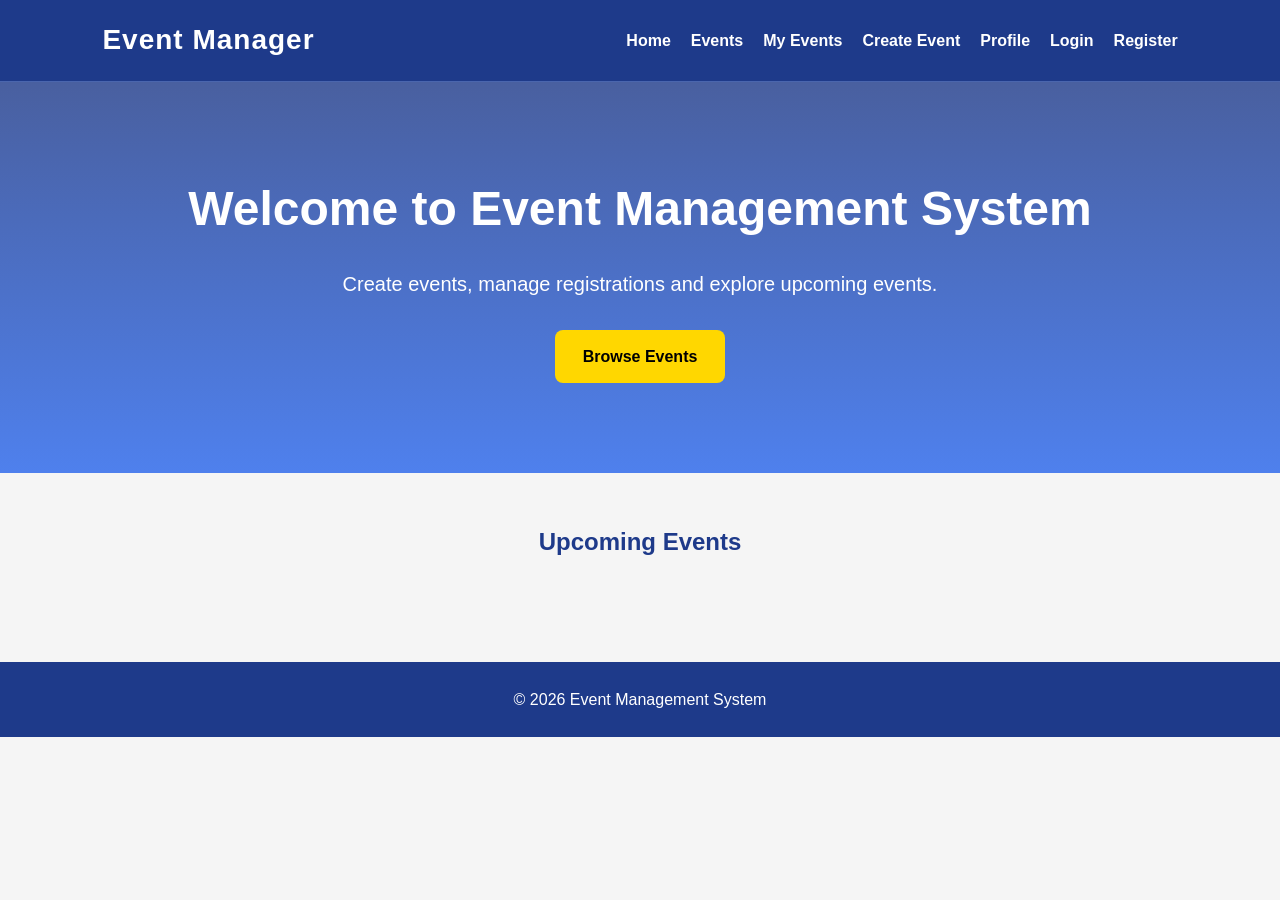
==== frontend/index.html @ 06f990e6 "Added frontend" ====
<!DOCTYPE html>
<html lang="en">
<head>
    <meta charset="UTF-8">
    <meta name="viewport" content="width=device-width, initial-scale=1.0">
    <title>Event Management System</title>

    <link rel="stylesheet" href="style.css">

    <link rel="stylesheet"href="https://cdnjs.cloudflare.com/ajax/libs/font-awesome/6.6.0/css/all.min.css">
</head>

<body>

    <header>

        <div class="logo">
            <h2>Event Manager</h2>
        </div>

        <nav>

            <ul>

                <li><a href="index.html">Home</a></li>

                <li><a href="events.html">Events</a></li>

                <li><a href="my_events.html">My Events</a></li>

                <li><a href="create-event.html">Create Event</a></li>

                <li><a href="profile.html">Profile</a></li>

                <li><a href="login.html">Login</a></li>

                <li><a href="register.html">Register</a></li>

            </ul>

        </nav>

    </header>

    <section class="hero">

        <h1>Welcome to Event Management System</h1>

        <p>Create events, manage registrations and explore upcoming events.</p>

        <a href="events.html" class="btn">Browse Events</a>

    </section>

    <section class="events-section">

        <h2>Upcoming Events</h2>

        <div id="eventsContainer">

        </div>

    </section>

    <footer>

        <p>© 2026 Event Management System</p>

    </footer>

    <script src="js/app.js"></script>

</body>

</html>
---- frontend/style.css ----
*{
    margin:0;
    padding:0;
    box-sizing:border-box;
    font-family:Arial, Helvetica, sans-serif;
}

body{
    background:#f5f5f5;
    color:#333;
    line-height:1.6;
}

header{
    display:flex;
    justify-content:space-between;
    align-items:center;

    background:#1e3a8a;
    color:white;

    padding:18px 8%;
}

.logo h2{
    font-size:28px;
    letter-spacing:1px;
}

nav ul{
    display:flex;
    list-style:none;
    gap:20px;
}

nav ul li a{
    text-decoration:none;
    color:white;
    font-weight:bold;
    transition:.3s;
}

nav ul li a:hover{
    color:#ffd700;
}

.hero{

    text-align:center;

    padding:90px 20px;

    background:linear-gradient(
        rgba(30,58,138,.8),
        rgba(37,99,235,.8)
    ),
    url("../images/banner.jpg");

    background-size:cover;
    background-position:center;

    color:white;
}

.hero h1{
    font-size:48px;
    margin-bottom:20px;
}

.hero p{
    font-size:20px;
    margin-bottom:30px;
}

.btn{

    display:inline-block;

    background:#ffd700;
    color:#000;

    padding:14px 28px;

    border-radius:8px;

    text-decoration:none;

    font-weight:bold;

    transition:.3s;
}

.btn:hover{
    background:#ffc107;
    transform:translateY(-3px);
}

.events-section{

    width:90%;

    margin:50px auto;
}

.events-section h2{

    text-align:center;

    margin-bottom:40px;

    color:#1e3a8a;
}

#eventsContainer{

    display:grid;

    grid-template-columns:repeat(auto-fit,minmax(300px,1fr));

    gap:30px;
}

.event-card{

    background:white;

    border-radius:10px;

    overflow:hidden;

    box-shadow:0 5px 15px rgba(0,0,0,.15);

    transition:.3s;
}

.event-card:hover{

    transform:translateY(-6px);

    box-shadow:0 10px 20px rgba(0,0,0,.25);
}

.event-card img{

    width:100%;

    height:220px;

    object-fit:cover;
}

.event-content{

    padding:20px;
}

.event-content h3{

    margin-bottom:10px;

    color:#1e3a8a;
}

.event-content p{

    margin-bottom:10px;

    color:#555;
}

.event-content button{

    background:#1e3a8a;

    color:white;

    border:none;

    padding:12px 20px;

    border-radius:5px;

    cursor:pointer;

    transition:.3s;
}

.event-content button:hover{

    background:#163172;
}

footer{

    margin-top:60px;

    background:#1e3a8a;

    color:white;

    text-align:center;

    padding:25px;
}

@media(max-width:900px){

    header{

        flex-direction:column;

        gap:20px;
    }

    nav ul{

        flex-direction:column;

        text-align:center;
    }

    .hero h1{

        font-size:34px;
    }

    .hero p{

        font-size:18px;
    }

}

@media(max-width:600px){

    .hero{

        padding:60px 20px;
    }

    .hero h1{

        font-size:28px;
    }

}

.login-container{

    min-height:80vh;

    display:flex;

    justify-content:center;

    align-items:center;

    padding:40px;

}

.login-box{

    width:100%;
    max-width:420px;

    background:#ffffff;

    padding:35px;

    border-radius:12px;

    box-shadow:0 10px 25px rgba(0,0,0,.15);

}

.login-box h2{

    text-align:center;

    color:#1e3a8a;

    margin-bottom:30px;

}

.form-group{

    margin-bottom:20px;

}

.form-group label{

    display:block;

    margin-bottom:8px;

    font-weight:bold;

    color:#333;

}

.form-group input{

    width:100%;

    padding:12px;

    border:1px solid #ccc;

    border-radius:8px;

    font-size:16px;

    outline:none;

    transition:.3s;

}

.form-group input:focus{

    border-color:#2563eb;

    box-shadow:0 0 5px rgba(37,99,235,.3);

}

.login-box button{

    width:100%;

    padding:14px;

    border:none;

    border-radius:8px;

    background:#2563eb;

    color:#fff;

    font-size:16px;

    font-weight:bold;

    cursor:pointer;

    transition:.3s;

}

.login-box button:hover{

    background:#1e40af;

}

.register-link{

    margin-top:20px;

    text-align:center;

}

.register-link a{

    color:#2563eb;

    text-decoration:none;

    font-weight:bold;

}

.register-link a:hover{

    text-decoration:underline;

}

#loginMessage{

    margin-top:20px;

    text-align:center;

    font-weight:bold;

    color:#dc2626;

}

.form-group textarea{

    width:100%;

    padding:12px;

    border:1px solid #ccc;

    border-radius:8px;

    resize:vertical;

    font-size:16px;

    outline:none;

    transition:.3s;

}

.form-group textarea:focus{

    border-color:#2563eb;

    box-shadow:0 0 5px rgba(37,99,235,.3);

}

#eventMessage{

    margin-top:20px;

    text-align:center;

    font-weight:bold;

}

.profile-info{

    margin:25px 0;

}

.profile-info p{

    margin-bottom:18px;

    font-size:18px;

}

.profile-info strong{

    color:#1e3a8a;

}

#logoutBtn{

    width:100%;

    padding:14px;

    background:#dc2626;

    color:white;

    border:none;

    border-radius:8px;

    cursor:pointer;

    font-size:16px;

    font-weight:bold;

    transition:.3s;

}

#logoutBtn:hover{
    background:#b91c1c;
}
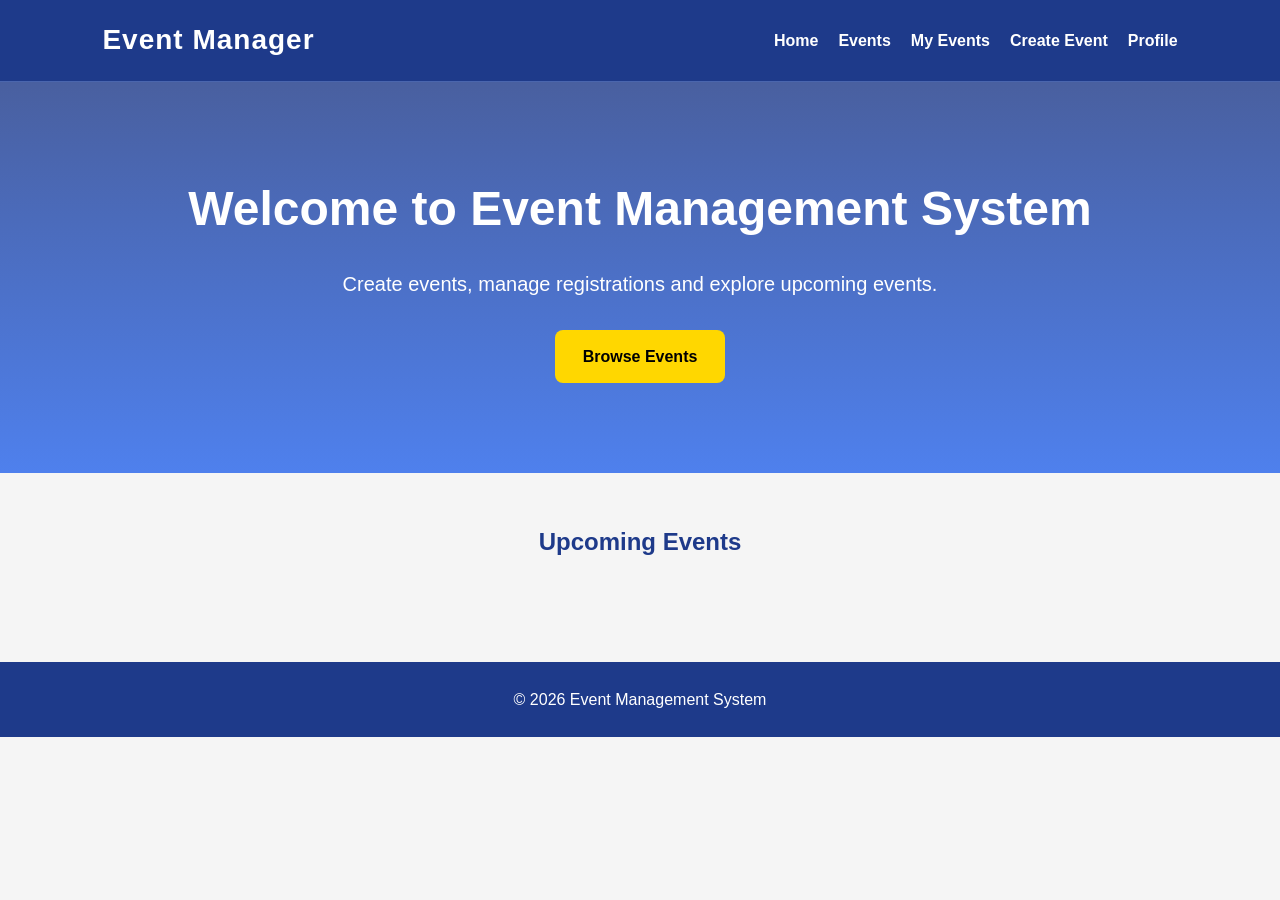
==== commit aa0bf5a4: "Fixed menu bar UI problem. The menu not displaying right for each page" ====
--- a/frontend/index.html
+++ b/frontend/index.html
@@ -31,10 +31,6 @@
                 <li><a href="create-event.html">Create Event</a></li>
 
                 <li><a href="profile.html">Profile</a></li>
-
-                <li><a href="login.html">Login</a></li>
-
-                <li><a href="register.html">Register</a></li>
 
             </ul>
 
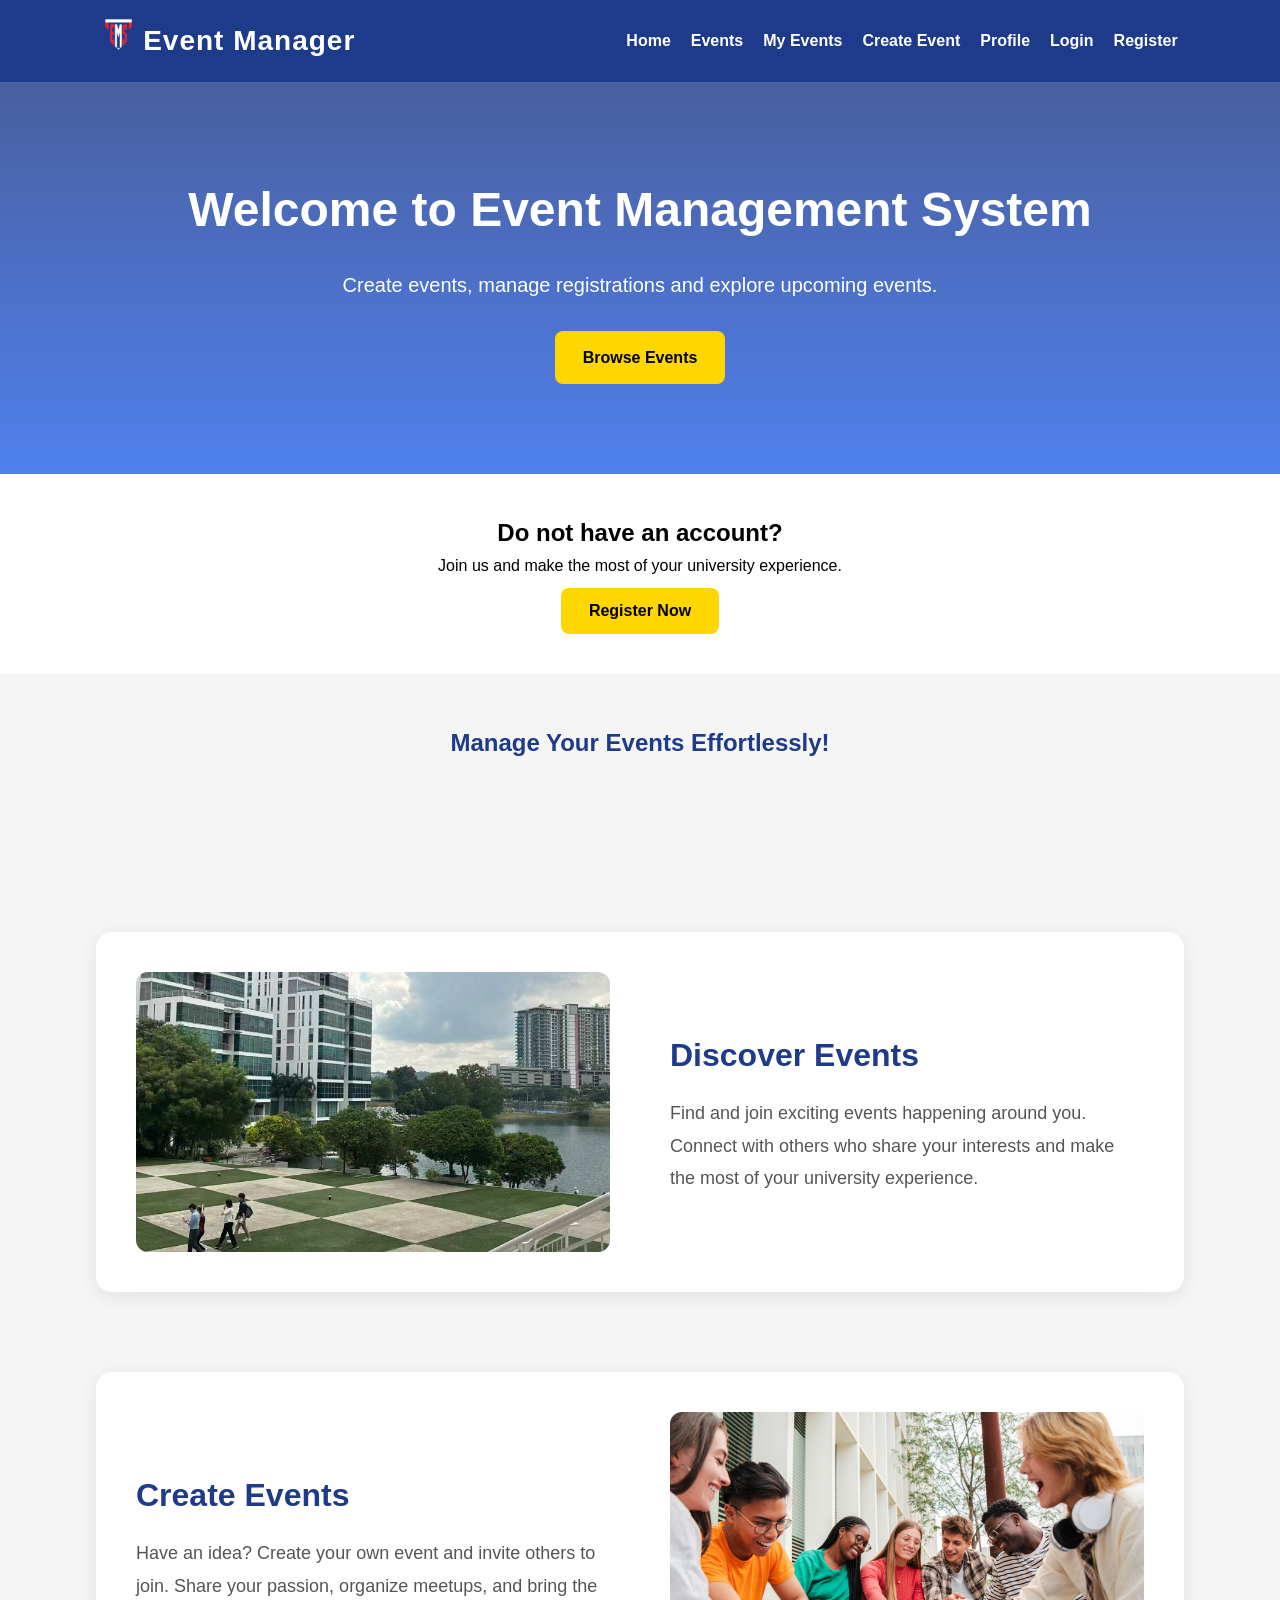
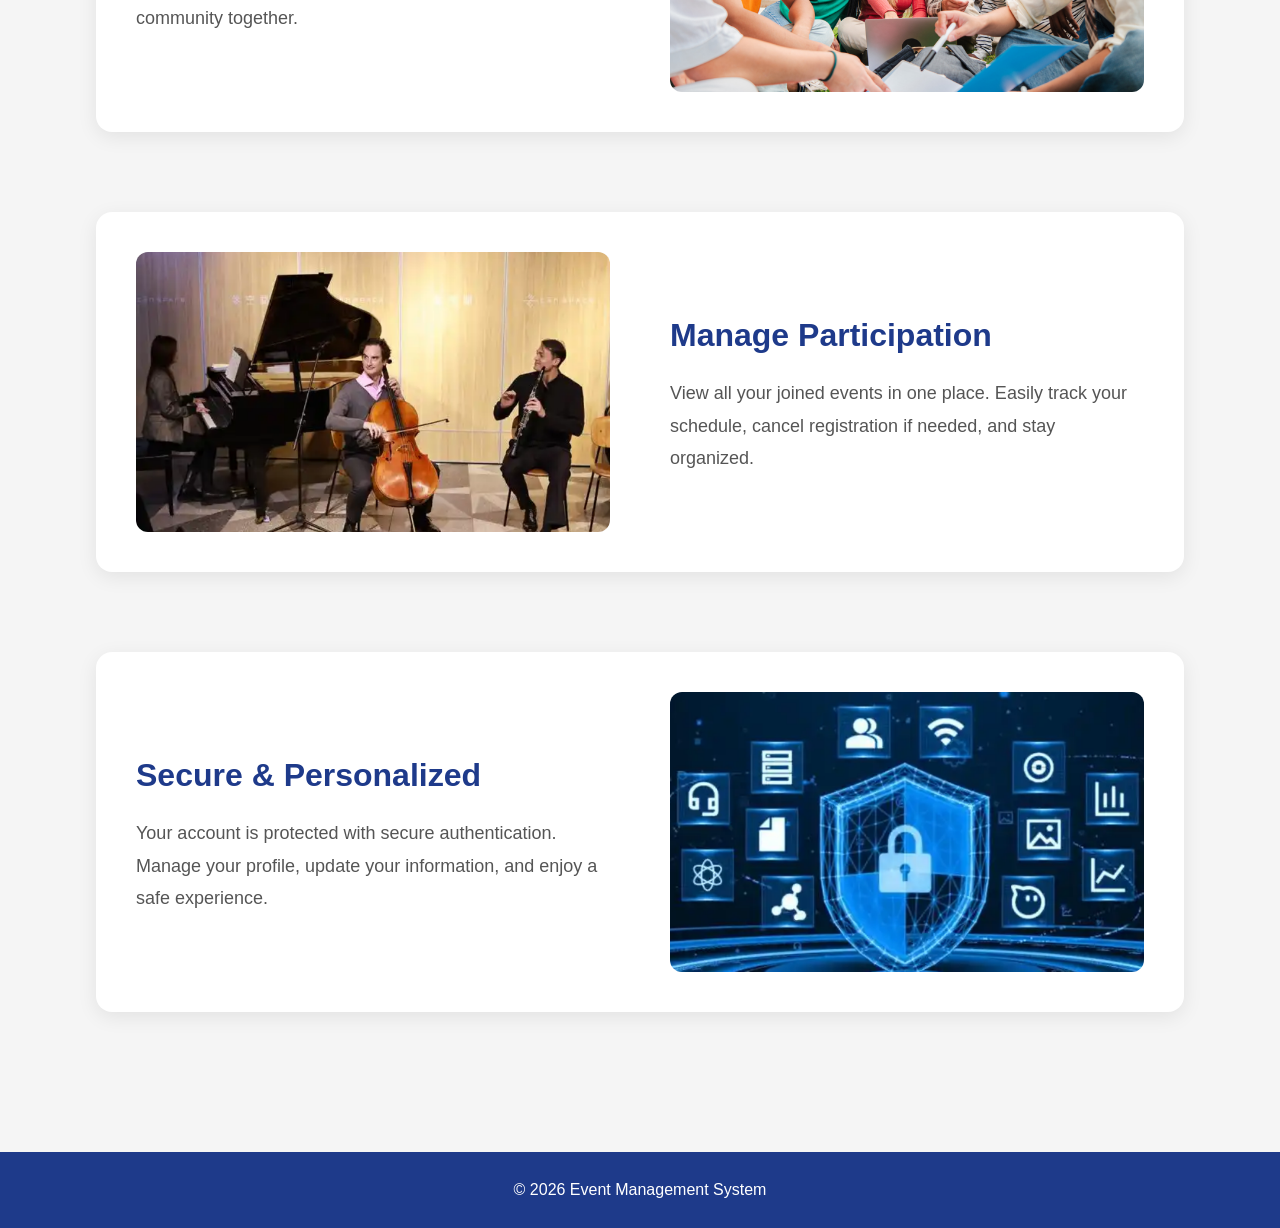
==== commit 8b47141d: "Add files via upload final for cookies, logo, picture and so on" ====
--- a/frontend/index.html
+++ b/frontend/index.html
@@ -4,68 +4,105 @@
     <meta charset="UTF-8">
     <meta name="viewport" content="width=device-width, initial-scale=1.0">
     <title>Event Management System</title>
-
     <link rel="stylesheet" href="style.css">
-
-    <link rel="stylesheet"href="https://cdnjs.cloudflare.com/ajax/libs/font-awesome/6.6.0/css/all.min.css">
+    <link rel="stylesheet" href="https://cdnjs.cloudflare.com/ajax/libs/font-awesome/6.6.0/css/all.min.css">
 </head>
-
 <body>
 
     <header>
-
         <div class="logo">
-            <h2>Event Manager</h2>
+            <h2>
+            <img src="images/logo.png" alt="Event Manager Logo" class="logo-icon">
+            Event Manager
+            </h2>
         </div>
-
         <nav>
-
             <ul>
-
                 <li><a href="index.html">Home</a></li>
-
                 <li><a href="events.html">Events</a></li>
-
                 <li><a href="my_events.html">My Events</a></li>
-
                 <li><a href="create-event.html">Create Event</a></li>
-
                 <li><a href="profile.html">Profile</a></li>
-
+                <li><a href="login.html">Login</a></li>
+                <li><a href="register.html">Register</a></li>
             </ul>
-
         </nav>
-
     </header>
 
+    <!-- Hero Section -->
     <section class="hero">
-
         <h1>Welcome to Event Management System</h1>
-
         <p>Create events, manage registrations and explore upcoming events.</p>
-
         <a href="events.html" class="btn">Browse Events</a>
-
     </section>
 
+    <!-- Call to Action -->
+    <section class="cta-section">
+        <h2>Do not have an account?</h2>
+        <p>Join us and make the most of your university experience.</p>
+        <a href="register.html" class="btn">Register Now</a>
+    </section>
+
+    <!-- Events Section -->
     <section class="events-section">
+        <h2>Manage Your Events Effortlessly!</h2>
+        <div id="eventsContainer"></div>
+    </section>
 
-        <h2>Upcoming Events</h2>
+    <!-- Features Section -->
+    <section class="features-section">
+        <div class="container">
 
-        <div id="eventsContainer">
+            <!-- Feature 1: Discover Events -->
+            <div class="feature-item">
+                <div class="feature-image">
+                    <img src="images/1.png" alt="Discover Events">
+                </div>
+                <div class="feature-text">
+                    <h2>Discover Events</h2>
+                    <p>Find and join exciting events happening around you. Connect with others who share your interests and make the most of your university experience.</p>
+                </div>
+            </div>
+
+            <!-- Feature 2: Create Events -->
+            <div class="feature-item reverse">
+                <div class="feature-image">
+                    <img src="images/2.png" alt="Create Events">
+                </div>
+                <div class="feature-text">
+                    <h2>Create Events</h2>
+                    <p>Have an idea? Create your own event and invite others to join. Share your passion, organize meetups, and bring the community together.</p>
+                </div>
+            </div>
+
+            <!-- Feature 3: Manage Participation -->
+            <div class="feature-item">
+                <div class="feature-image">
+                    <img src="images/3.png" alt="Manage Participation">
+                </div>
+                <div class="feature-text">
+                    <h2>Manage Participation</h2>
+                    <p>View all your joined events in one place. Easily track your schedule, cancel registration if needed, and stay organized.</p>
+                </div>
+            </div>
+
+            <!-- Feature 4: Secure & Personalized -->
+            <div class="feature-item reverse">
+                <div class="feature-image">
+                    <img src="images/4.png" alt="Secure & Personalized">
+                </div>
+                <div class="feature-text">
+                    <h2>Secure & Personalized</h2>
+                    <p>Your account is protected with secure authentication. Manage your profile, update your information, and enjoy a safe experience.</p>
+                </div>
+            </div>
 
         </div>
-
     </section>
 
     <footer>
-
         <p>© 2026 Event Management System</p>
-
     </footer>
 
-    <script src="js/app.js"></script>
-
 </body>
-
 </html>
--- a/frontend/style.css
+++ b/frontend/style.css
@@ -478,4 +478,335 @@
 
 #logoutBtn:hover{
     background:#b91c1c;
+}
+
+
+/* Call to Action */
+.cta-section {
+    padding: 40px 20px;
+    text-align: center;
+    background: #ffffff;
+    color: #000000;
+}
+
+.cta-section .btn {
+    background: #ffd700;
+    color: #000000;
+    padding: 10px 28px;
+    border-radius: 8px;
+    text-decoration: none;
+    font-weight: bold;
+    display: inline-block;
+    margin-top: 10px;
+    transition: 0.3s;
+}
+
+.cta-section .btn:hover {
+    background: #ffc107;
+    transform: translateY(-3px);
+}
+
+/* Tab Navigation */
+.tab-container {
+    display: flex;
+    justify-content: center;
+    gap: 0;
+    margin-bottom: 40px;
+    border-bottom: 2px solid #e5e7eb;
+}
+
+.tab-btn {
+    padding: 12px 32px;
+    background: transparent;
+    border: none;
+    font-size: 16px;
+    font-weight: 600;
+    color: #6b7280;
+    cursor: pointer;
+    transition: all 0.3s ease;
+    position: relative;
+    border-bottom: 3px solid transparent;
+}
+
+.tab-btn:hover {
+    color: #1e3a8a;
+    background: #f5f5f5;
+}
+
+.tab-btn.active {
+    color: #1e3a8a;
+    border-bottom-color: #1e3a8a;
+}
+
+.tab-btn.active:hover {
+    background: transparent;
+}
+
+/* Responsive */
+@media (max-width: 600px) {
+    .tab-btn {
+        padding: 10px 20px;
+        font-size: 14px;
+        flex: 1;
+    }
+}
+
+/* Status Badges */
+.status-badge {
+    display: inline-block;
+    padding: 4px 14px;
+    border-radius: 20px;
+    font-size: 12px;
+    font-weight: 600;
+    text-transform: uppercase;
+    letter-spacing: 0.5px;
+}
+
+.status-upcoming {
+    background: #dbeafe;
+    color: #1e3a8a;
+}
+
+.status-ongoing {
+    background: #d1fae5;
+    color: #065f46;
+}
+
+.status-cancelled {
+    background: #fee2e2;
+    color: #991b1b;
+}
+
+.status-completed {
+    background: #e5e7eb;
+    color: #4b5563;
+}
+
+/* Status Badges - Postponed */
+.status-postponed {
+    background: #fef3c7;
+    color: #92400e;
+}
+
+/* Postponed date display */
+.postponed-date {
+    text-decoration: line-through;
+    color: #999;
+    margin-right: 6px;
+}
+
+.postponed-arrow {
+    color: #92400e;
+    font-weight: bold;
+    margin: 0 6px;
+}
+
+.postponed-new-date {
+    color: #92400e;
+    font-weight: bold;
+}
+
+/* Status Badges - Postponed */
+.status-postponed {
+    background: #fef3c7;
+    color: #92400e;
+}
+
+/* Postponed date display */
+.postponed-date {
+    text-decoration: line-through;
+    color: #999;
+    margin-right: 6px;
+}
+
+.postponed-arrow {
+    color: #92400e;
+    font-weight: bold;
+    margin: 0 6px;
+}
+
+.postponed-new-date {
+    color: #92400e;
+    font-weight: bold;
+}
+
+/* Danger Button - Cancel Registration & Delete */
+.event-content button.btn-danger {
+    background: #dc2626;
+}
+
+.event-content button.btn-danger:hover {
+    background: #b91c1c;
+}
+
+/* Danger Button - Cancel Registration & Delete */
+.event-content button.btn-danger {
+    background: #dc2626;
+}
+
+.event-content button.btn-danger:hover {
+    background: #b91c1c;
+}
+
+/* Organizer Badge - You are the organizer */
+.organizer-badge {
+    display: inline-block;
+    padding: 10px 20px;
+    background: #dbeafe;
+    color: #1e3a8a;
+    border: 2px solid #1e3a8a;
+    border-radius: 5px;
+    font-weight: 600;
+    font-size: 14px;
+    cursor: default;
+    user-select: none;
+    text-align: center;
+    pointer-events: none;
+}
+
+/* Features Section */
+.features-section {
+    padding: 80px 0;
+    background: #f5f5f5;
+}
+
+.features-section .container {
+    width: 85%;
+    max-width: 1200px;
+    margin: 0 auto;
+}
+
+.feature-item {
+    display: flex;
+    align-items: center;
+    gap: 60px;
+    margin-bottom: 80px;
+    background: #ffffff;
+    border-radius: 16px;
+    padding: 40px;
+    box-shadow: 0 5px 20px rgba(0, 0, 0, 0.08);
+    transition: transform 0.3s ease, box-shadow 0.3s ease;
+}
+
+.feature-item:last-child {
+    margin-bottom: 0;
+}
+
+.feature-item:hover {
+    transform: translateY(-5px);
+    box-shadow: 0 10px 30px rgba(0, 0, 0, 0.15);
+}
+
+.feature-image {
+    flex: 1;
+    min-width: 0;
+}
+
+.feature-image img {
+    width: 100%;
+    height: 280px;
+    object-fit: cover;
+    border-radius: 12px;
+    display: block;
+}
+
+.feature-text {
+    flex: 1;
+    min-width: 0;
+}
+
+.feature-text h2 {
+    font-size: 32px;
+    color: #1e3a8a;
+    margin-bottom: 16px;
+    font-weight: 700;
+}
+
+.feature-text p {
+    font-size: 18px;
+    color: #555;
+    line-height: 1.8;
+    margin: 0;
+}
+
+/* Reverse layout (image on right) */
+.feature-item.reverse {
+    flex-direction: row-reverse;
+}
+
+/* Responsive */
+@media (max-width: 992px) {
+    .features-section .container {
+        width: 92%;
+    }
+
+    .feature-item {
+        padding: 30px;
+        gap: 40px;
+    }
+
+    .feature-text h2 {
+        font-size: 28px;
+    }
+
+    .feature-text p {
+        font-size: 16px;
+    }
+}
+
+@media (max-width: 768px) {
+    .feature-item {
+        flex-direction: column !important;
+        padding: 24px;
+        gap: 24px;
+        margin-bottom: 40px;
+    }
+
+    .feature-item.reverse {
+        flex-direction: column !important;
+    }
+
+    .feature-image {
+        width: 100%;
+    }
+
+    .feature-image img {
+        height: 200px;
+    }
+
+    .feature-text {
+        width: 100%;
+        text-align: center;
+    }
+
+    .feature-text h2 {
+        font-size: 24px;
+    }
+
+    .feature-text p {
+        font-size: 15px;
+    }
+
+    .features-section {
+        padding: 50px 0;
+    }
+}
+
+@media (max-width: 480px) {
+    .feature-item {
+        padding: 16px;
+        gap: 16px;
+    }
+
+    .feature-image img {
+        height: 160px;
+    }
+
+    .feature-text h2 {
+        font-size: 20px;
+    }
+
+    .feature-text p {
+        font-size: 14px;
+    }
 }
